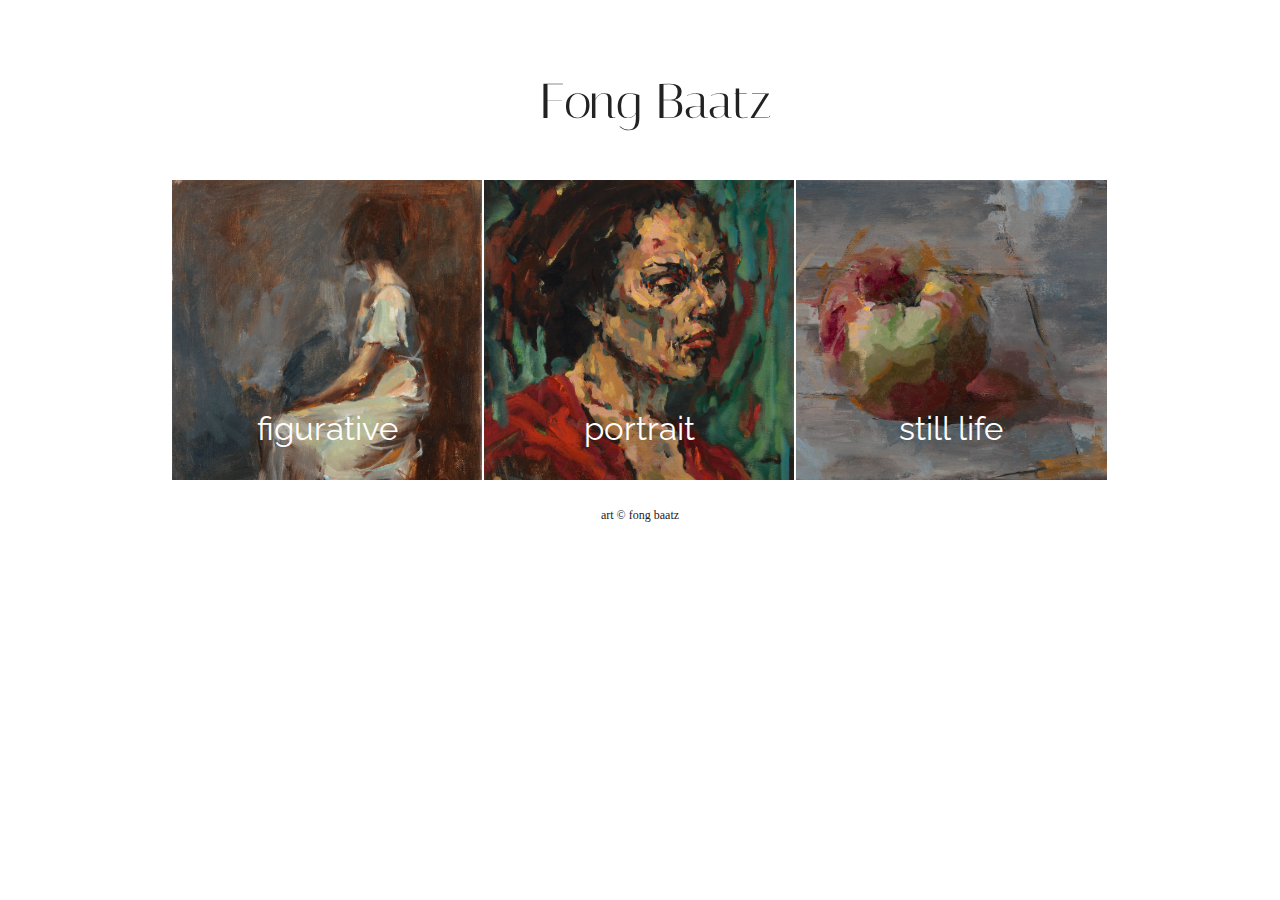
==== index.html @ f6655adc "position and link" ====
<!DOCTYPE html>
<html lang="en">
<head>
  <title>fong baatz portfolio</title>
  <meta content="width=320,initial-scale=1,maximum-scale=1" name="viewport">
  <meta http-equiv="content-type" content="text/html; charset=UTF-8" /> 
    <link rel="icon" href="favico.png" type="image/x-icon"/>
    <link rel="shortcut-icon" type="image/x-icon" href="images/favicon.ico"/>

    <link rel="stylesheet" href="styles/styles.css" type="text/css"/>
    <link rel="stylesheet" href="fancybox/source/jquery.fancybox.css" type="text/css" media="screen" />
    <script type="text/javascript" src="scripts/jquery-1.8.3.min.js"></script>
    <script type="text/javascript" src="scripts/scripts.js"></script>
    <script type="text/javascript" src="fancybox/source/jquery.fancybox.pack.js"></script>
    <link href='http://fonts.googleapis.com/css?family=Italiana|Raleway:400,200' rel='stylesheet' type='text/css'>

    <script type="text/javascript">
      var _gaq = _gaq || [];
      _gaq.push(['_setAccount', 'UA-4623377-4']);
      _gaq.push(['_trackPageview']);

     (function() {
       var ga = document.createElement('script'); ga.type = 'text/javascript'; ga.async = true;
       ga.src = ('https:' == document.location.protocol ? 'https://ssl' : 'http://www') + '.google-analytics.com/ga.js';
       var s = document.getElementsByTagName('script')[0]; s.parentNode.insertBefore(ga, s);
     })();
  </script>
</head>
<body>
  <div id="header"> <a href="index.html"><h1 class="home">Fong Baatz</h1></a> </div>
  <div id="main">
    <a href="figurative.html"><div class="landing" style="background-image:url('content/figurative/26/thumbnail.jpg');"><p>figurative</p></div></a>
    <a href="portrait.html"><div class="landing" style="background-image:url('content/portrait/36/thumbnail.jpg');background-position:71%;"><p>portrait</p></div></a>
    <a href="stilllife.html"><div class="landing" style="background-image:url('content/still_life/78/thumbnail.jpg');background-position:15%;"><p>still life</p></div></a>
    <div id="copyright"> art &copy; fong baatz </div>
  </div> 
</body>
</html>
---- styles/styles.css ----
html,body {
  margin:0px auto;
  font-family: "Georgia", serif;
  color:#222;
}
a,
a:visited {
  color:#6F6F6F;
}
  a:hover {
    cursor:pointer;
  }
#container {
  box-sizing:border-box;
  width:100%;
  max-width:940px;
  margin:0px auto;
  padding-top:1em;
  padding-left:1em;
  padding-right:1em;
  position:relative;
}
  #container p {
    padding-right:4em;
  }
  .landing {
    width:33%;
    height:300px;
    float:left;
    margin-left:2px;
    margin-bottom:1em;
    margin-top:5em;
    background-size:cover;
      -moz-background-size:cover;
      position:relative;
  }
    .landing p {
      color:#fff;
      position:absolute;
      width:100%;
      font-family:"Raleway";
      -webkit-transition: bottom 0.1s linear;
         -moz-transition: bottom 0.1s linear;
           -o-transition: bottom 0.1s linear;
              transition: bottom 0.1s linear;
      text-align:center;
      font-size: 25pt;
      bottom: -1px;
    }
    .landing:hover {
      cursor:pointer;
    }
      .landing:hover p {
        bottom:10px;
      }
    ul#nav {
      margin: 0px auto;
      position:absolute;
      right:5em;
      font-family: "Raleway";
      font-weight:200;
      top:1.5em;
      list-style:none;
      padding:0;
      font-size:20px;
    }
      ul#nav li {
        margin-right:2em;
        display:inline-block;
      }
      ul#nav a {
        text-decoration:none;
        color:#6f6f6f;
        text-align:right;
      }
      ul#nav a.active {
        font-weight: bold;
        border-top: 3px solid #6f6f6f;
        padding-top: 6px;
      }
        ul#nav a:hover {
          text-decoration:underline;
        }
    #header {
      box-sizing:border-box;
      position:relative;
      width:100%;
      height:100px;
      margin:0px auto;
      padding-left:1em;
      margin-top:2em;
      -webkit-transition: all 0.1s linear;
         -moz-transition: all 0.1s linear;
           -o-transition: all 0.1s linear;
              transition: all 0.1s linear;
    }
      #header h1 {
        position:absolute;
        top:0em;
        margin:0;
        margin-top:0.5em;
        margin-left:1.5em;
        font-family: "Italiana";
        font-weight:lighter;
        font-size:30pt;
        color:#222;
        display:inline-block;
      }
      #header h1.home {
        width:100%;
        text-align:center;
        padding:0;
        margin:0;
        margin-top:2.5rem;
        font-size:37pt;
      }
  #main {
    margin:0px auto;
    max-width:940px;
    width:100%;
    margin-top:-2em;
  }
    #main #copyright {
      clear:both;
    }

#copyright {
  padding:1em 0;
  font-size:9pt;
  text-align:center;
  width:100%;
  box-sizing:border-box;
}
  #copyright a {
    color:#3a3a3a;
  }

/* fancybox */
.fancybox {
  text-decoration:none;
}
.fancybox.buttons div {
  width:49%;
  min-height:380px;
  max-height:380px;
  background-color:#ccc;
  border-radius:3px;
     -webkit-border-radius: 3px;
  background-size: cover;
  background-position:10% 10%;
  display:inline-block;
}
  .fancybox.buttons div.special {
    background-position-x:81%;
  }
.fancybox-overlay {
  background-image: none !important;
  background-color:rgba(0,0,0,0.8) !important;
}
.contact {
  margin-top:3em !important;
}

@media (max-height:720px) {
  #header {
    margin-top:0;
  }
}

@media (max-width:950px) {
  #header {
    height:180px;
  }
  #header h1 {
    text-align:center;
    margin:0px auto;
    width:100%;
    margin-top:0.5em;
    position:static;
  }
  ul#nav {
    position: static;
    margin: 0px auto;
    margin-left: 1em;
    margin-top:1em;
  }
  ul#nav li {
    display:block;
    padding-left:6px;
  }
    ul#nav a {
      padding-left:6px;
    }
    ul#nav a.active {
      border-top: 0;
      border-left: 3px solid #6f6f6f;
      padding-top: 0px;
    }
}
@media (max-width:670px) {
  #header {
    position:static;

  }
  .landing {
    width:100%;
    height: 10em;
    margin-top:0;
    margin-bottom:0.5em;
  }
    .landing p {
      font-size:41pt;
      top:0;
      opacity:1;
    }
}
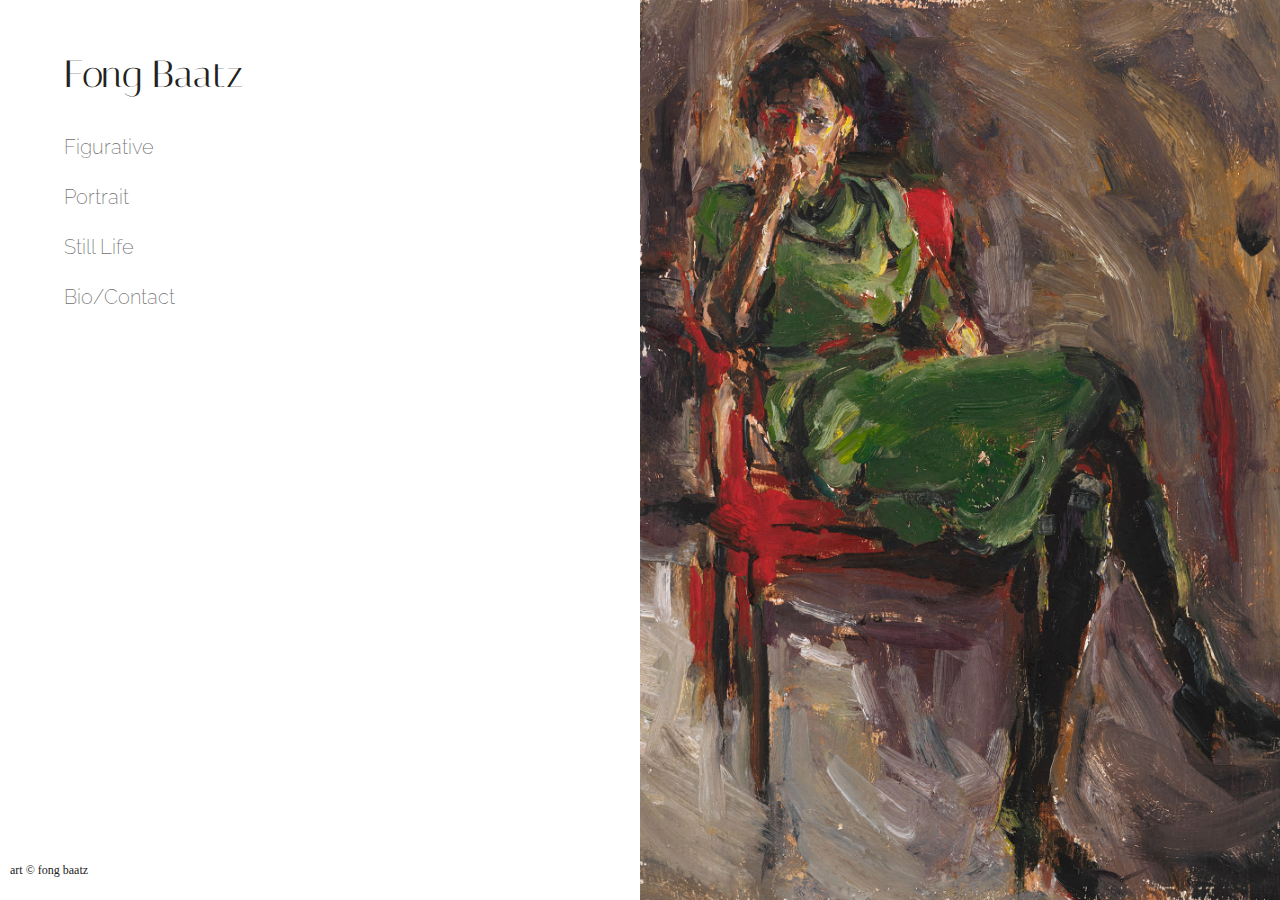
==== commit a5433f95: "frontpage" ====
--- a/index.html
+++ b/index.html
@@ -27,12 +27,24 @@
   </script>
 </head>
 <body>
+  <div class='splash' id="left">
+    <h1>Fong Baatz</h1>
+    <ul id="nav">
+      <li><a href="figurative.html">Figurative</a></li>
+      <li><a href="portrait.html">Portrait</a></li>
+      <li><a href="stilllife.html">Still Life</a></li>
+      <li><a href="biography.html">Bio/Contact</a></li>
+    </ul> 
+    <div id="copyright"> art &copy; fong baatz </div>
+  </div>
+  <div class='splash' id="right"> </div>
+  <!--
   <div id="header"> <a href="index.html"><h1 class="home">Fong Baatz</h1></a> </div>
   <div id="main">
     <a href="figurative.html"><div class="landing" style="background-image:url('content/figurative/26/thumbnail.jpg');"><p>figurative</p></div></a>
     <a href="portrait.html"><div class="landing" style="background-image:url('content/portrait/36/thumbnail.jpg');background-position:71%;"><p>portrait</p></div></a>
     <a href="stilllife.html"><div class="landing" style="background-image:url('content/still_life/78/thumbnail.jpg');background-position:15%;"><p>still life</p></div></a>
-    <div id="copyright"> art &copy; fong baatz </div>
   </div> 
+  -->
 </body>
 </html>
--- a/styles/styles.css
+++ b/styles/styles.css
@@ -2,6 +2,7 @@
   margin:0px auto;
   font-family: "Georgia", serif;
   color:#222;
+  height:100%;
 }
 a,
 a:visited {
@@ -25,7 +26,7 @@
   }
   .landing {
     width:33%;
-    height:300px;
+    height:400px;
     float:left;
     margin-left:2px;
     margin-bottom:1em;
@@ -52,6 +53,13 @@
     }
       .landing:hover p {
         bottom:10px;
+      }
+    .splash #nav {
+      position:static;
+    }
+      .splash #nav li {
+        display:block;
+        line-height:50px;
       }
     ul#nav {
       margin: 0px auto;
@@ -94,14 +102,17 @@
            -o-transition: all 0.1s linear;
               transition: all 0.1s linear;
     }
+      h1 {
+        font-family: "Italiana";
+        font-weight:lighter;
+      }
       #header h1 {
         position:absolute;
+        box-sizing:border-box;
         top:0em;
         margin:0;
         margin-top:0.5em;
         margin-left:1.5em;
-        font-family: "Italiana";
-        font-weight:lighter;
         font-size:30pt;
         color:#222;
         display:inline-block;
@@ -134,20 +145,44 @@
   #copyright a {
     color:#3a3a3a;
   }
+  .splash #copyright {
+    position:absolute;
+    bottom:10px;
+    left:10px;
+    text-align:left;
+  }
+
+#right {
+  background-image:url("../content/figurative/56/thumbnail.jpg");
+  background-size:cover;
+}
+#left {
+  padding-left:5%;
+  padding-top:25px;
+}
+.splash {
+  width:50%;
+  box-sizing:border-box;
+  font-size:120%;
+  float:left;
+  height:100%;
+}
 
 /* fancybox */
 .fancybox {
   text-decoration:none;
 }
 .fancybox.buttons div {
-  width:49%;
-  min-height:380px;
-  max-height:380px;
+  width:22%;
+  min-height:272px;
+  margin-left:9%;
+  margin-bottom:6%;
+  max-height:272px;
   background-color:#ccc;
   border-radius:3px;
      -webkit-border-radius: 3px;
   background-size: cover;
-  background-position:10% 10%;
+  background-position:50% 10%;
   display:inline-block;
 }
   .fancybox.buttons div.special {
@@ -168,7 +203,7 @@
 }
 
 @media (max-width:950px) {
-  #header {
+  #header.internal {
     height:180px;
   }
   #header h1 {
@@ -181,7 +216,7 @@
   ul#nav {
     position: static;
     margin: 0px auto;
-    margin-left: 1em;
+    margin-left: 0em;
     margin-top:1em;
   }
   ul#nav li {
@@ -200,7 +235,7 @@
 @media (max-width:670px) {
   #header {
     position:static;
-
+    height:180px;
   }
   .landing {
     width:100%;
@@ -213,4 +248,8 @@
       top:0;
       opacity:1;
     }
-}
+  .fancybox.buttons div {
+    width:45%;
+    margin-left:4%;
+  }
+}
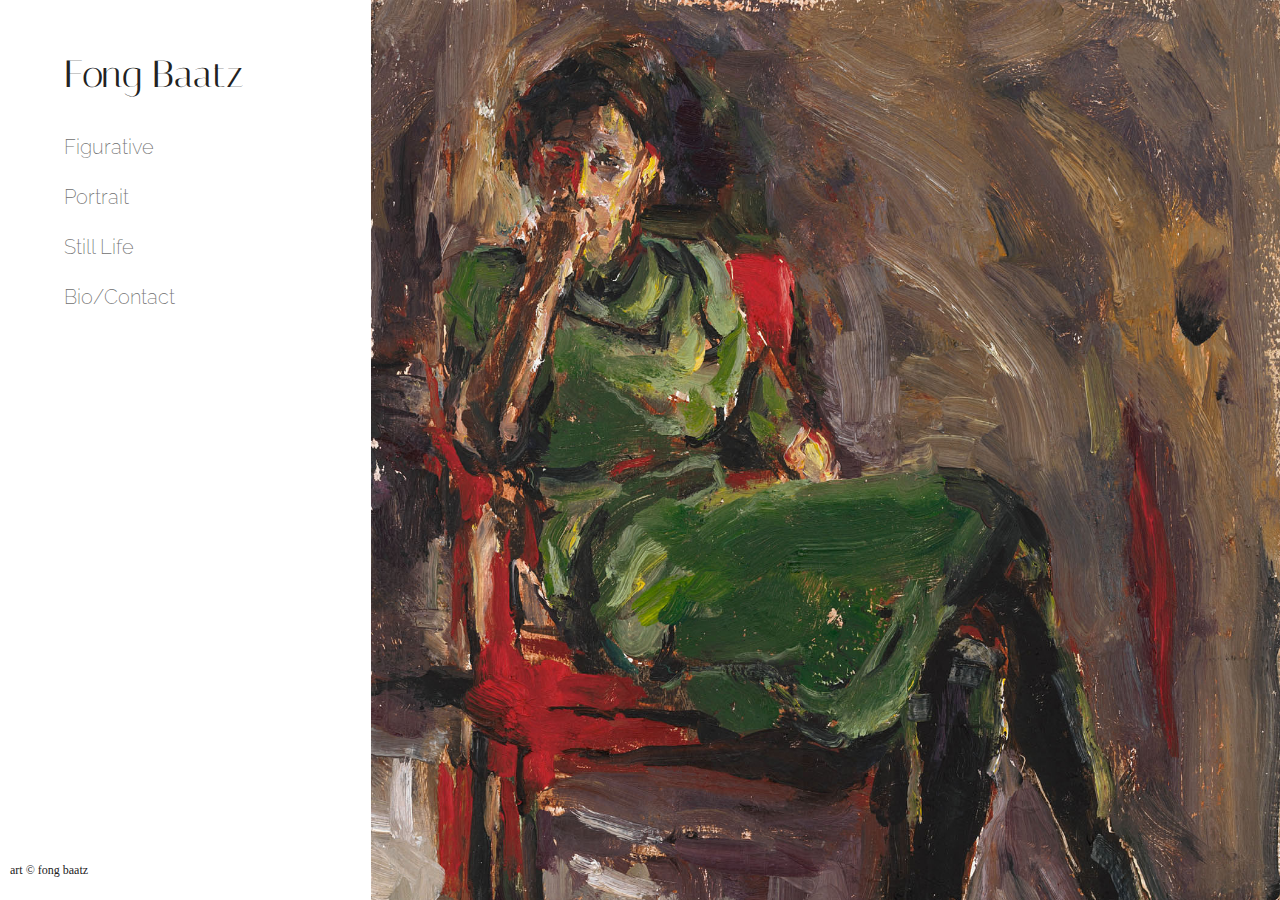
==== commit dceec677: "frontpage" ====
--- a/index.html
+++ b/index.html
@@ -27,17 +27,19 @@
   </script>
 </head>
 <body>
-  <div class='splash' id="left">
-    <h1>Fong Baatz</h1>
-    <ul id="nav">
-      <li><a href="figurative.html">Figurative</a></li>
-      <li><a href="portrait.html">Portrait</a></li>
-      <li><a href="stilllife.html">Still Life</a></li>
-      <li><a href="biography.html">Bio/Contact</a></li>
-    </ul> 
-    <div id="copyright"> art &copy; fong baatz </div>
+  <div id="super-splash">
+    <div class='splash' id="left">
+      <h1>Fong Baatz</h1>
+      <ul id="nav">
+        <li><a href="figurative.html">Figurative</a></li>
+        <li><a href="portrait.html">Portrait</a></li>
+        <li><a href="stilllife.html">Still Life</a></li>
+        <li><a href="biography.html">Bio/Contact</a></li>
+      </ul> 
+      <div id="copyright"> art &copy; fong baatz </div>
+    </div>
+    <div class='splash' id="right"> </div>
   </div>
-  <div class='splash' id="right"> </div>
   <!--
   <div id="header"> <a href="index.html"><h1 class="home">Fong Baatz</h1></a> </div>
   <div id="main">
--- a/styles/styles.css
+++ b/styles/styles.css
@@ -155,13 +155,20 @@
 #right {
   background-image:url("../content/figurative/56/thumbnail.jpg");
   background-size:cover;
+  width:71%;
 }
 #left {
   padding-left:5%;
   padding-top:25px;
+  width:29%;
+}
+#super-splash {
+  min-width:710px;
+  width:100%;
+  height:100%;
 }
 .splash {
-  width:50%;
+  width:100%;
   box-sizing:border-box;
   font-size:120%;
   float:left;
